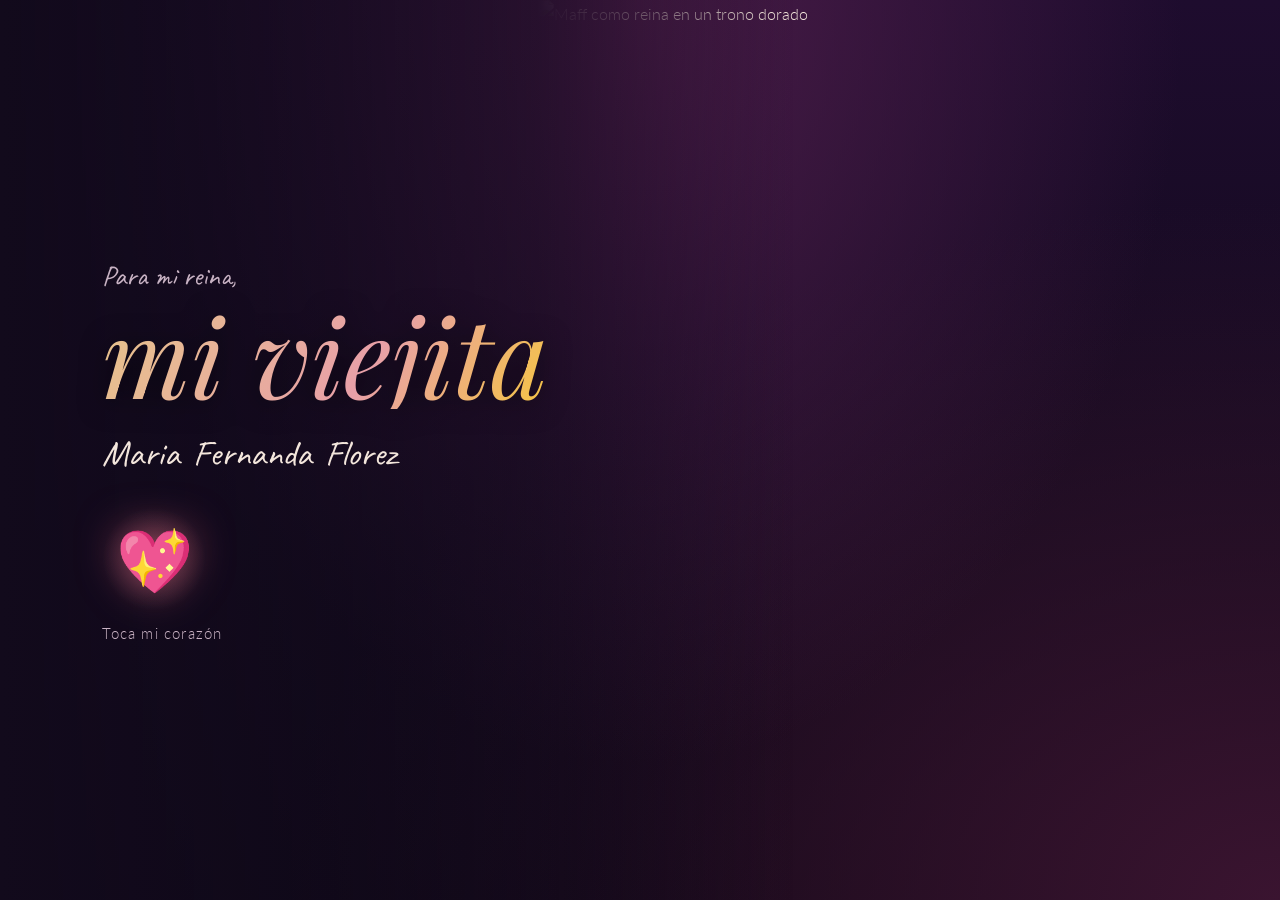
==== index.html @ 8d48969b "first commit" ====
<!DOCTYPE html>
<html lang="es">
<head>
    <meta charset="UTF-8">
    <meta name="viewport" content="width=device-width, initial-scale=1.0, viewport-fit=cover">
    <meta name="theme-color" content="#120a1c">
    <title>Para mi reina, Maria Fernanda 👑</title>
    <!-- Vista previa al mandar el link por WhatsApp.
         og:image debe ser la dirección COMPLETA cuando la página ya esté publicada,
         por ejemplo: https://tu-pagina.netlify.app/img/album/reina-p.jpg -->
    <meta property="og:title" content="Para mi reina 👑">
    <meta property="og:description" content="Toca mi corazón 💖">
    <meta property="og:image" content="img/album/reina-p.jpg">
    <link rel="preload" as="image" href="img/album/reina.jpg">
    <link rel="icon" href="data:image/svg+xml,<svg xmlns='http://www.w3.org/2000/svg' viewBox='0 0 100 100'><text y='.9em' font-size='90'>🌻</text></svg>">
    <link rel="preconnect" href="https://fonts.googleapis.com">
    <link rel="preconnect" href="https://fonts.gstatic.com" crossorigin>
    <link href="https://fonts.googleapis.com/css2?family=Playfair+Display:ital,wght@0,400;0,700;1,400&family=Caveat:wght@500;700&family=Lato:wght@300;400&display=swap" rel="stylesheet">
    <link rel="stylesheet" href="styles.css">
    <script src="recuerdos.js" defer></script>
    <script src="script.js" defer></script>
</head>
<body>

    <div class="bg"></div>
    <div class="lluvia" id="lluvia" aria-hidden="true"></div>
    <div class="chispas" id="chispas" aria-hidden="true"></div>

    <!-- ── PORTADA: ella en el trono ── -->
    <section class="portada" id="portada" data-rostro="rostro-portada">
        <img class="portada-foto" src="img/album/reina.jpg" alt="Maff como reina en un trono dorado" fetchpriority="high">
        <div class="portada-velo" aria-hidden="true"></div>
        <div class="portada-brillos" id="portadaBrillos" aria-hidden="true"></div>

        <div class="portada-contenido">
            <p class="portada-para">Para mi reina,</p>
            <h1 class="portada-titulo">mi viejita</h1>
            <div class="nombre" id="nombre" aria-label="Maria Fernanda Florez"></div>

            <button class="corazon" id="btnCorazon" aria-label="Abrir el álbum">
                <span class="corazon-icono">💖</span>
            </button>
            <p class="portada-pista">Toca mi corazón</p>
        </div>
    </section>

    <main class="album" id="album" hidden>

        <!-- ── LA CARTA SELLADA (primera foto) ── -->
        <section class="seccion seccion-sobre">
            <p class="eyebrow">Antes que nada</p>
            <h2 class="titulo">Esto es para ti</h2>

            <div class="sobre" id="sobre">
                <img class="sobre-foto" id="sobreFoto" alt="Nota escrita a mano: Te amo, M&E">
                <div class="tapa tapa-sup"></div>
                <div class="tapa tapa-inf"></div>
                <button class="sello" id="btnSello" aria-label="Abrir la carta">💌</button>
            </div>
            <p class="pista" id="pistaSobre">Toca el sello</p>
            <p class="sobre-mensaje" id="sobreMensaje"></p>
        </section>

        <!-- ── LO QUE QUIERO QUE SEPAS ── -->
        <section class="seccion seccion-frases" id="frases">
            <p class="eyebrow">Lo que quiero que sepas</p>
        </section>

        <!-- ── DESDE QUE EMPEZAMOS (se activa con INICIO en recuerdos.js) ── -->
        <section class="seccion seccion-dias" id="dias" hidden>
            <p class="eyebrow">Desde que empezamos</p>
            <h2 class="titulo">Te quiero desde hace</h2>
            <p class="dias-grande"><span id="diasNum">0</span> <small>días</small></p>
            <div class="dias-reloj">
                <div class="dias-unidad"><span id="horasNum">00</span><small>horas</small></div>
                <div class="dias-unidad"><span id="minNum">00</span><small>minutos</small></div>
                <div class="dias-unidad"><span id="segNum">00</span><small>segundos</small></div>
            </div>
            <p class="pista" id="diasDesde"></p>
        </section>

        <!-- ── LA PROTAGONISTA: su retrato fijo y las frases pasan encima ── -->
        <section class="interludio" aria-label="Mi reina" data-rostro="rostro-interludio">
            <div class="interludio-fondo">
                <img src="img/album/reina.jpg" alt="Maff como reina en un trono dorado" loading="lazy">
            </div>
            <div class="interludio-textos">
                <p class="interludio-frase revelar">Toda esta historia tiene una sola protagonista…</p>
                <p class="interludio-frase revelar">La dueña de mi corazón.</p>
                <p class="interludio-frase interludio-grande revelar">Mi reina 👑</p>
                <p class="interludio-frase interludio-nombre revelar">Maria Fernanda Florez<small>mi viejita, mi Ela, mi Maff</small></p>
            </div>
        </section>

        <!-- ── EL ÁLBUM ── -->
        <section class="seccion seccion-album">
            <p class="eyebrow">Nuestro álbum</p>
            <h2 class="titulo">Cada foto tiene algo<br>que decirte</h2>
            <p class="pista">Toca cada foto para voltearla</p>
            <button class="btn btn-pelicula" data-pelicula>Ver nuestra película 🎬</button>
            <div id="capitulos"></div>
        </section>

        <!-- ── EL FRASCO ── -->
        <section class="seccion seccion-frasco">
            <p class="eyebrow">Un frasco lleno de razones</p>
            <h2 class="titulo">¿Por qué te amo?</h2>
            <button class="frasco" id="btnFrasco" aria-label="Sacar una razón del frasco">
                <span class="frasco-tapa"></span>
                <span class="frasco-cuerpo">
                    <span class="frasco-corazones">💗💛💖<br>💕🌻💘<br>💗💖💛</span>
                </span>
            </button>
            <p class="pista">Tócalo las veces que quieras</p>
            <div class="nota-frasco" id="notaFrasco" aria-live="polite"></div>
        </section>

        <!-- ── VALES DE AMOR ── -->
        <section class="seccion seccion-vales">
            <p class="eyebrow">Vales de amor</p>
            <h2 class="titulo">Para cuando tú quieras</h2>
            <p class="pista">Toca el que quieras cobrar, hazle captura y mándamela 📸</p>
            <div class="vales" id="vales"></div>
        </section>

        <!-- ── FINAL: MI REINA ── -->
        <section class="seccion seccion-final" id="final">
            <span class="corona" aria-hidden="true">👑</span>
            <h2 class="titulo titulo-final">Mi reina</h2>
            <figure class="retrato retrato-reina revelar">
                <img id="reinaFoto" alt="Maff como reina en un trono dorado" loading="lazy">
            </figure>
            <p class="final-mensaje revelar" id="reinaMensaje"></p>

            <p class="eyebrow final-puente revelar">Y yo, tu rey, siempre a tu lado</p>
            <figure class="retrato retrato-pareja revelar">
                <img id="retratoFoto" alt="Los dos como rey y reina en un trono" loading="lazy">
            </figure>
            <p class="final-mensaje revelar" id="finalMensaje"></p>

            <p class="pregunta revelar">¿Vamos de a poco,<br>mi viejita?</p>
            <div class="respuesta" id="respuesta">
                <button class="btn btn-si" id="btnSi">Sí, de a poco 💕</button>
                <button class="btn btn-no" id="btnNo">No</button>
            </div>
            <p class="final-respuesta" id="finalRespuesta" aria-live="polite"></p>

            <button class="btn btn-pelicula btn-secundario" data-pelicula>Ver nuestra película otra vez 🎬</button>
            <a class="enlace-carta" href="carta.html">💌 Volver a leer mi carta</a>
            <p class="firma">Con todo mi amor,<br><span>tu viejito, Eryck</span></p>
        </section>
    </main>

    <!-- ── BOTONES FLOTANTES ── -->
    <a class="flotante flotante-musica" id="btnMusica" target="_blank" rel="noopener" hidden>🎶 <span>Nuestra canción</span></a>
    <div class="flotante flotante-contador" id="contador" hidden>💌 <span id="contadorNum">0</span></div>
    <div class="aviso-no" id="avisoNo" aria-live="polite"></div>

    <!-- ── LA PELÍCULA ── -->
    <div class="pelicula" id="pelicula" hidden role="dialog" aria-modal="true" aria-label="Nuestra película">
        <div class="pelicula-fondo" id="peliFondo"></div>
        <div class="pelicula-barra"><div class="pelicula-progreso" id="peliProgreso"></div></div>
        <p class="pelicula-cuenta" id="peliCuenta"></p>
        <button class="pelicula-cerrar" id="peliCerrar" aria-label="Cerrar">✕</button>
        <div class="pelicula-marco">
            <img class="pelicula-foto" id="peliFoto" alt="">
        </div>
        <div class="pelicula-texto">
            <p class="pelicula-nota" id="peliNota"></p>
            <p class="pelicula-mensaje" id="peliMensaje"></p>
        </div>
        <button class="pelicula-zona pelicula-atras" id="peliAtras" aria-label="Foto anterior"></button>
        <button class="pelicula-zona pelicula-adelante" id="peliAdelante" aria-label="Foto siguiente"></button>
        <button class="pelicula-pausa" id="peliPausa" aria-label="Pausar">❚❚</button>

        <!-- Créditos de entrada: ella es la protagonista -->
        <button class="pelicula-creditos" id="peliCreditos" hidden aria-label="Empezar la película">
            <span class="creditos-chico">Una historia protagonizada por</span>
            <span class="creditos-nombre">Maria Fernanda Florez</span>
            <span class="creditos-chico">👑 mi reina 👑</span>
        </button>
    </div>

    <!-- ── CELEBRACIÓN ── -->
    <div class="celebracion" id="celebracion" hidden>
        <div class="celebracion-tarjeta">
            <div class="medallon" aria-hidden="true">
                <span class="medallon-corona">👑</span>
                <img src="img/album/reina-medallon.jpg" alt="">
            </div>
            <p class="celebracion-titulo" id="celebracionTitulo"></p>
            <p class="celebracion-texto" id="celebracionTexto"></p>
            <button class="btn" id="celebracionCerrar">💕</button>
        </div>
    </div>

</body>
</html>
---- styles.css ----
:root {
    --fondo: #120a1c;
    --texto: #f3e6dc;
    --suave: #c9b3c4;
    --rosa: #e8a0a8;
    --rosa-fuerte: #d4607a;
    --oro: #e7c48a;
    --girasol: #f5c542;
    --papel: #fbf3e8;
    --papel-oscuro: #ecd9c3;
    --tinta: #4a2a3a;
    --sombra: rgba(0, 0, 0, .45);
    --seguro-abajo: env(safe-area-inset-bottom, 0px);
}

* { box-sizing: border-box; margin: 0; padding: 0; -webkit-tap-highlight-color: transparent; }

[hidden] { display: none !important; }

html {
    min-height: 100%;
    background: var(--fondo);
    scroll-behavior: smooth;
}

body {
    min-height: 100%;
    background: transparent;
    color: var(--texto);
    font-family: 'Lato', sans-serif;
    font-weight: 300;
    line-height: 1.7;
    overflow-x: hidden;
}

button { font: inherit; color: inherit; background: none; border: none; cursor: pointer; }
:focus:not(:focus-visible) { outline: none; }
:focus-visible { outline: 2px solid var(--oro); outline-offset: 3px; }

.bg {
    position: fixed;
    inset: 0;
    z-index: -2;
    background:
        radial-gradient(ellipse at 50% 0%, #4a1c48 0%, transparent 60%),
        radial-gradient(ellipse at 100% 100%, #3a1430 0%, transparent 55%),
        linear-gradient(180deg, #1e0c2e 0%, #120a1c 60%, #0b0612 100%);
}

/* ── Lluvia de emojis ──
   Va por ENCIMA de fotos y secciones (si va detrás, la portada y los retratos la tapan),
   pero debajo de los botones flotantes, la película y la celebración. No bloquea toques. */
.lluvia {
    position: fixed;
    inset: 0;
    z-index: 80;
    pointer-events: none;
    overflow: hidden;
}
.gota {
    position: absolute;
    top: -50px;
    opacity: .75;
    filter: drop-shadow(0 2px 4px rgba(0, 0, 0, .35));
    animation: caer linear infinite;
    will-change: transform;
}
/* Cuando su retrato llena la pantalla, la lluvia se desvanece alrededor de su cara */
.lluvia.rostro-portada,
.lluvia.rostro-interludio {
    -webkit-mask-image: radial-gradient(var(--rx, 30%) var(--ry, 17%) at var(--cx, 58%) var(--cy, 31%), transparent 60%, #000 100%);
    mask-image: radial-gradient(var(--rx, 30%) var(--ry, 17%) at var(--cx, 58%) var(--cy, 31%), transparent 60%, #000 100%);
}
@media (min-width: 900px) {
    .lluvia.rostro-portada { --rx: 14%; --ry: 24%; --cx: 72%; --cy: 31%; }
    .lluvia.rostro-interludio { --rx: 16%; --ry: 28%; --cx: 52%; --cy: 47%; }
}
@keyframes caer {
    0%   { transform: translate(0, 0) rotate(0deg); }
    50%  { transform: translate(var(--vaiven, 20px), 55vh) rotate(180deg); }
    100% { transform: translate(0, 112vh) rotate(360deg); }
}

/* ── Chispas al tocar ── */
.chispas {
    position: fixed;
    inset: 0;
    z-index: 200;
    pointer-events: none;
    overflow: hidden;
}
.chispa {
    position: absolute;
    font-size: 20px;
    animation: chispa 1.1s cubic-bezier(.2, .7, .3, 1) forwards;
}
@keyframes chispa {
    0%   { transform: translate(-50%, -50%) scale(.4); opacity: 1; }
    100% { transform: translate(calc(-50% + var(--dx)), calc(-50% + var(--dy))) scale(1.1) rotate(var(--giro)); opacity: 0; }
}

/* ── Portada ── */
.portada {
    position: relative;
    isolation: isolate;
    overflow: hidden;
    min-height: 100vh;
    min-height: 100dvh;
    display: flex;
    flex-direction: column;
    align-items: center;
    justify-content: flex-end;
    padding: 32px 16px calc(34px + var(--seguro-abajo));
    text-align: center;
    transition: opacity .9s ease, transform .9s ease;
}
.portada.salir { opacity: 0; transform: scale(.96); pointer-events: none; }

/* Ella en el trono: entra borrosa, se aclara y luego respira despacio */
.portada-foto {
    position: absolute;
    inset: 0;
    z-index: -3;
    width: 100%;
    height: 100%;
    object-fit: cover;
    object-position: 62% 8%;
    animation:
        retratoEntra 3s cubic-bezier(.2, .7, .2, 1) both,
        respirar 16s ease-in-out 3s infinite alternate;
}
@keyframes retratoEntra {
    from { opacity: 0; transform: scale(1.14); filter: blur(14px) brightness(.6); }
    to   { opacity: 1; transform: scale(1); filter: blur(0) brightness(1); }
}
@keyframes respirar {
    from { transform: scale(1); }
    to   { transform: scale(1.05); }
}
.portada-velo {
    position: absolute;
    inset: 0;
    z-index: -2;
    overflow: hidden;
    background: linear-gradient(180deg,
        rgba(18, 10, 28, .3) 0%,
        rgba(18, 10, 28, 0) 20%,
        rgba(18, 10, 28, .1) 40%,
        rgba(18, 10, 28, .8) 62%,
        var(--fondo) 100%);
}
/* Un destello dorado que cruza el retrato cada tanto */
.portada-velo::after {
    content: '';
    position: absolute;
    inset: 0;
    background: linear-gradient(115deg, transparent 38%, rgba(255, 226, 150, .32) 50%, transparent 62%);
    transform: translateX(-120%);
    animation: destello 9s ease 2.8s infinite;
}
@keyframes destello {
    0%       { transform: translateX(-120%); }
    20%, 100% { transform: translateX(120%); }
}
.portada-brillos {
    position: absolute;
    inset: 0;
    z-index: -1;
    pointer-events: none;
}
.brillo {
    position: absolute;
    opacity: 0;
    animation: titilar 3.2s ease-in-out infinite;
}
@keyframes titilar {
    0%, 100% { opacity: 0; transform: scale(.4) rotate(0deg); }
    50%      { opacity: 1; transform: scale(1.1) rotate(25deg); }
}
.portada-contenido {
    display: flex;
    flex-direction: column;
    align-items: center;
}
@keyframes flotar {
    50% { transform: translateY(-6px) rotate(-4deg); }
}

@media (min-width: 900px) {
    .portada {
        align-items: flex-start;
        justify-content: center;
        padding-left: 8vw;
        text-align: left;
    }
    .portada-foto {
        left: auto;
        width: 58%;
        object-position: center 12%;
        -webkit-mask-image: linear-gradient(90deg, transparent, #000 30%);
        mask-image: linear-gradient(90deg, transparent, #000 30%);
    }
    .portada-velo {
        background: linear-gradient(90deg, var(--fondo) 0%, rgba(18, 10, 28, .55) 42%, rgba(18, 10, 28, 0) 62%);
    }
    .portada-contenido { align-items: flex-start; max-width: 46%; }
    .portada .nombre { justify-content: flex-start; }
}
.portada-para {
    font-family: 'Caveat', cursive;
    font-size: 28px;
    color: var(--suave);
    animation: subir 1s ease .2s both;
}
.portada-titulo {
    font-family: 'Playfair Display', serif;
    font-style: italic;
    font-weight: 400;
    font-size: clamp(54px, 16vw, 110px);
    line-height: 1;
    background: linear-gradient(120deg, var(--oro), var(--rosa) 60%, var(--girasol));
    -webkit-background-clip: text;
    background-clip: text;
    color: transparent;
    filter: drop-shadow(0 3px 14px rgba(0, 0, 0, .55));
    animation: subir 1.2s ease .4s both;
}
.nombre {
    margin-top: 14px;
    font-family: 'Caveat', cursive;
    font-size: clamp(26px, 7vw, 36px);
    color: var(--texto);
    display: flex;
    flex-wrap: wrap;
    justify-content: center;
}
.nombre .letra {
    display: inline-block;
    opacity: 0;
    animation: letra .5s ease forwards;
}
.nombre .espacio { width: .35em; }
@keyframes letra {
    from { opacity: 0; transform: translateY(14px) scale(.8); }
    to   { opacity: 1; transform: translateY(0) scale(1); }
}
@keyframes subir {
    from { opacity: 0; transform: translateY(18px); }
    to   { opacity: 1; transform: translateY(0); }
}

.corazon {
    margin-top: 22px;
    width: 104px;
    height: 104px;
    border-radius: 50%;
    display: grid;
    place-items: center;
    background: radial-gradient(circle, rgba(232, 160, 168, .25), rgba(232, 160, 168, 0) 70%);
    animation: subir 1s ease 2.4s both;
}
.corazon-icono {
    font-size: 62px;
    display: block;
    animation: latido 1.3s ease-in-out infinite;
    filter: drop-shadow(0 0 22px rgba(232, 96, 122, .6));
}
.corazon:active .corazon-icono { transform: scale(.9); }
@keyframes latido {
    0%, 100% { transform: scale(1); }
    15%      { transform: scale(1.18); }
    30%      { transform: scale(1); }
    45%      { transform: scale(1.12); }
}
.portada-pista {
    margin-top: 10px;
    color: var(--suave);
    font-size: 15px;
    letter-spacing: .08em;
    animation: subir 1s ease 2.8s both;
}

/* ── Secciones ── */
.album { animation: aparecer 1s ease both; }
@keyframes aparecer { from { opacity: 0; } to { opacity: 1; } }

.seccion {
    max-width: 1040px;
    margin: 0 auto;
    padding: 72px 16px;
    text-align: center;
}
.eyebrow {
    font-family: 'Caveat', cursive;
    font-size: 24px;
    color: var(--girasol);
    margin-bottom: 4px;
}
.titulo {
    font-family: 'Playfair Display', serif;
    font-style: italic;
    font-weight: 400;
    font-size: clamp(30px, 8vw, 46px);
    line-height: 1.2;
    color: var(--texto);
}
.pista {
    margin-top: 12px;
    font-size: 14px;
    color: var(--suave);
    letter-spacing: .05em;
}

/* ── Botones ── */
.btn {
    display: inline-block;
    padding: 14px 28px;
    border-radius: 999px;
    background: linear-gradient(135deg, var(--rosa-fuerte), var(--rosa));
    color: #2a0f1e;
    font-size: 16px;
    font-weight: 400;
    text-decoration: none;
    box-shadow: 0 10px 30px var(--sombra);
    transition: transform .2s ease;
}
.btn:active { transform: scale(.96); }
.btn-secundario {
    background: transparent;
    color: var(--oro);
    border: 1px solid var(--oro);
    box-shadow: none;
}
.btn-pelicula { margin-top: 22px; }

/* ── La carta sellada ── */
.sobre {
    position: relative;
    width: min(280px, 74vw);
    aspect-ratio: 737 / 1600;
    margin: 36px auto 0;
    perspective: 1400px;
    border-radius: 6px;
    box-shadow: 0 24px 50px var(--sombra);
}
.sobre-foto {
    position: absolute;
    inset: 0;
    width: 100%;
    height: 100%;
    object-fit: cover;
    border-radius: 6px;
}
.tapa {
    position: absolute;
    left: 0;
    right: 0;
    height: 50%;
    background:
        repeating-linear-gradient(0deg, transparent 0 26px, rgba(74, 42, 58, .06) 26px 27px),
        linear-gradient(160deg, var(--papel), var(--papel-oscuro));
    backface-visibility: hidden;
    transition: transform 1.2s cubic-bezier(.6, .05, .3, 1), opacity 1.2s ease;
}
.tapa-sup {
    top: 0;
    transform-origin: top center;
    border-radius: 6px 6px 0 0;
    border-bottom: 1px solid rgba(74, 42, 58, .15);
}
.tapa-inf {
    bottom: 0;
    transform-origin: bottom center;
    border-radius: 0 0 6px 6px;
}
.sobre.abierto .tapa-sup { transform: rotateX(-180deg); opacity: 0; }
.sobre.abierto .tapa-inf { transform: rotateX(180deg); opacity: 0; transition-delay: .15s; }

.sello {
    position: absolute;
    top: 50%;
    left: 50%;
    width: 76px;
    height: 76px;
    border-radius: 50%;
    transform: translate(-50%, -50%);
    background: radial-gradient(circle at 35% 30%, #e0607a, #9e2a45 70%);
    box-shadow: 0 8px 20px rgba(0, 0, 0, .35), inset 0 -4px 8px rgba(0, 0, 0, .25);
    font-size: 34px;
    z-index: 2;
    animation: pulso 2s ease-in-out infinite;
    transition: transform .5s ease, opacity .5s ease;
}
@keyframes pulso {
    0%, 100% { box-shadow: 0 8px 20px rgba(0, 0, 0, .35), 0 0 0 0 rgba(224, 96, 122, .5); }
    50%      { box-shadow: 0 8px 20px rgba(0, 0, 0, .35), 0 0 0 16px rgba(224, 96, 122, 0); }
}
.sobre.abierto .sello {
    transform: translate(-50%, -50%) scale(0) rotate(90deg);
    opacity: 0;
    pointer-events: none;
}
.sobre-mensaje {
    max-width: 420px;
    margin: 26px auto 0;
    font-family: 'Playfair Display', serif;
    font-style: italic;
    font-size: 20px;
    color: var(--rosa);
    min-height: 1.6em;
}

/* ── Frases ── */
.frase {
    max-width: 640px;
    margin: 0 auto;
    padding: 40px 0;
    font-family: 'Playfair Display', serif;
    font-style: italic;
    font-size: clamp(25px, 6.6vw, 38px);
    line-height: 1.35;
    color: var(--texto);
    min-height: 3.2em;
}
.frase-bloque:nth-of-type(even) .frase { color: var(--oro); }
.frase.escribiendo::after {
    content: '|';
    margin-left: 2px;
    color: var(--rosa);
    animation: cursor .8s step-end infinite;
}
@keyframes cursor { 50% { opacity: 0; } }
.frase-adorno {
    display: block;
    font-size: 24px;
    margin-bottom: 8px;
    font-style: normal;
}

/* ── La protagonista: retrato fijo, frases que pasan encima ── */
.interludio { position: relative; }
.interludio-fondo {
    position: sticky;
    top: 0;
    height: 100vh;
    height: 100dvh;
    overflow: hidden;
}
.interludio-fondo img {
    width: 100%;
    height: 100%;
    object-fit: cover;
    object-position: 62% 8%;
    animation: respirar 16s ease-in-out infinite alternate;
}
.interludio-fondo::after {
    content: '';
    position: absolute;
    inset: 0;
    background:
        linear-gradient(180deg, var(--fondo) 0%, rgba(18, 10, 28, 0) 18%, rgba(18, 10, 28, 0) 50%, rgba(18, 10, 28, .85) 82%, var(--fondo) 100%);
}
.interludio-textos {
    position: relative;
    margin-top: -100vh;
    margin-top: -100dvh;
    padding-bottom: 20vh;
}
.interludio-frase {
    min-height: 85vh;
    display: flex;
    flex-direction: column;
    align-items: center;
    justify-content: flex-end;
    padding: 0 20px 14vh;
    text-align: center;
    font-family: 'Playfair Display', serif;
    font-style: italic;
    font-size: clamp(26px, 7vw, 42px);
    line-height: 1.3;
    color: #fff;
    text-shadow: 0 2px 18px rgba(0, 0, 0, .85), 0 0 2px rgba(0, 0, 0, .6);
}
.interludio-grande {
    font-size: clamp(64px, 19vw, 120px);
    line-height: 1;
    color: var(--girasol);
}
.interludio-nombre {
    font-family: 'Caveat', cursive;
    font-style: normal;
    font-size: clamp(40px, 11vw, 64px);
    color: var(--oro);
}
.interludio-nombre small {
    display: block;
    margin-top: 6px;
    font-family: 'Lato', sans-serif;
    font-size: 16px;
    letter-spacing: .1em;
    color: #fff;
}

/* ── Capítulos y polaroids ── */
.capitulo { margin-top: 80px; }
.capitulo-titulo {
    font-family: 'Playfair Display', serif;
    font-style: italic;
    font-size: clamp(24px, 6vw, 32px);
    font-weight: 400;
    line-height: 1.25;
    color: var(--oro);
}
.capitulo-num {
    font-style: normal;
    display: block;
    font-family: 'Caveat', cursive;
    font-size: 20px;
    color: var(--suave);
    margin-bottom: 2px;
}

.mural {
    display: grid;
    grid-template-columns: repeat(2, 1fr);
    gap: 26px 16px;
    margin-top: 32px;
}
@media (min-width: 700px)  { .mural { grid-template-columns: repeat(3, 1fr); gap: 34px 26px; } }
@media (min-width: 1000px) { .mural { grid-template-columns: repeat(4, 1fr); } }

.poli {
    position: relative;
    aspect-ratio: 4 / 5.3;
    perspective: 1200px;
    cursor: pointer;
    opacity: 0;
    transform: translateY(36px) rotate(var(--giro, 0deg)) scale(.94);
    transition: opacity .8s ease, transform .8s cubic-bezier(.2, .8, .3, 1);
}
.poli.visible {
    opacity: 1;
    transform: rotate(var(--giro, 0deg));
}
.poli-interior {
    position: absolute;
    inset: 0;
    transform-style: preserve-3d;
    transition: transform .8s cubic-bezier(.3, .1, .2, 1);
}
.poli.volteada .poli-interior { transform: rotateY(180deg); }

.cara, .dorso {
    position: absolute;
    inset: 0;
    border-radius: 4px;
    backface-visibility: hidden;
    -webkit-backface-visibility: hidden;
    box-shadow: 0 14px 30px rgba(0, 0, 0, .45);
}
.cara {
    background: var(--papel);
    padding: 8px 8px 0;
    display: flex;
    flex-direction: column;
}
.cara img {
    width: 100%;
    flex: 1;
    min-height: 0;
    object-fit: cover;
    border-radius: 2px;
    background: #2a1a2a;
}
.cara-nota {
    font-family: 'Caveat', cursive;
    font-weight: 700;
    font-size: clamp(16px, 4.4vw, 22px);
    color: var(--tinta);
    line-height: 1.2;
    padding: 7px 2px 9px;
    white-space: nowrap;
    overflow: hidden;
    text-overflow: ellipsis;
}
/* La cinta que la sostiene */
.poli::before {
    content: '';
    position: absolute;
    top: -9px;
    left: 50%;
    width: 64px;
    height: 20px;
    transform: translateX(-50%) rotate(-3deg);
    background: rgba(245, 197, 66, .55);
    z-index: 3;
    box-shadow: 0 2px 4px rgba(0, 0, 0, .15);
}
.poli:nth-child(3n)::before { background: rgba(232, 160, 168, .6); transform: translateX(-50%) rotate(4deg); }
.poli:nth-child(4n)::before { background: rgba(201, 179, 196, .55); }

.dorso {
    transform: rotateY(180deg);
    background:
        radial-gradient(circle at 20% 15%, rgba(245, 197, 66, .18), transparent 40%),
        linear-gradient(160deg, var(--papel), var(--papel-oscuro));
    display: flex;
    flex-direction: column;
    align-items: center;
    justify-content: center;
    gap: 10px;
    padding: 14px 12px;
    color: var(--tinta);
}
.dorso-corazon { font-size: 22px; }
.dorso-mensaje {
    font-family: 'Caveat', cursive;
    font-weight: 500;
    font-size: clamp(17px, 4.6vw, 22px);
    line-height: 1.2;
}
.dorso-ver {
    margin-top: 4px;
    padding: 6px 14px;
    border-radius: 999px;
    border: 1px solid rgba(74, 42, 58, .35);
    font-size: 13px;
    color: var(--tinta);
}

/* ── El frasco ── */
.frasco {
    position: relative;
    display: block;
    margin: 36px auto 0;
    width: 150px;
    transition: transform .2s ease;
}
.frasco-tapa {
    display: block;
    width: 96px;
    height: 22px;
    margin: 0 auto;
    border-radius: 6px 6px 3px 3px;
    background: linear-gradient(180deg, #f0d39a, #b8914e);
    box-shadow: inset 0 -3px 0 rgba(0, 0, 0, .2);
}
.frasco-cuerpo {
    display: grid;
    place-items: center;
    width: 150px;
    height: 170px;
    margin-top: -2px;
    border-radius: 26px 26px 38px 38px;
    border: 2px solid rgba(255, 255, 255, .35);
    background:
        linear-gradient(100deg, rgba(255, 255, 255, .18) 0 12%, transparent 13% 100%),
        rgba(255, 255, 255, .07);
    box-shadow: inset 0 0 30px rgba(255, 255, 255, .08), 0 18px 40px var(--sombra);
}
.frasco-corazones {
    font-size: 26px;
    line-height: 1.5;
    letter-spacing: 2px;
}
.frasco.sacudir { animation: sacudir .5s ease; }
@keyframes sacudir {
    0%, 100% { transform: rotate(0); }
    20%      { transform: rotate(-9deg); }
    40%      { transform: rotate(8deg); }
    60%      { transform: rotate(-5deg); }
    80%      { transform: rotate(3deg); }
}
.nota-frasco {
    min-height: 120px;
    margin-top: 26px;
    display: flex;
    justify-content: center;
}
.papelito {
    max-width: 320px;
    padding: 18px 22px;
    background: linear-gradient(160deg, var(--papel), var(--papel-oscuro));
    color: var(--tinta);
    font-family: 'Caveat', cursive;
    font-size: 26px;
    line-height: 1.2;
    border-radius: 3px;
    box-shadow: 0 14px 30px rgba(0, 0, 0, .4);
    transform: rotate(var(--giro, -2deg));
    animation: papelito .6s cubic-bezier(.2, 1.3, .4, 1) both;
}
@keyframes papelito {
    from { opacity: 0; transform: translateY(-40px) scale(.6) rotate(-14deg); }
    to   { opacity: 1; transform: translateY(0) scale(1) rotate(var(--giro, -2deg)); }
}

/* ── Desde que empezamos ── */
.dias-grande {
    margin-top: 18px;
    font-family: 'Playfair Display', serif;
    font-size: clamp(60px, 18vw, 104px);
    line-height: 1;
    font-variant-numeric: tabular-nums;
    background: linear-gradient(120deg, var(--oro), var(--rosa) 60%, var(--girasol));
    -webkit-background-clip: text;
    background-clip: text;
    color: transparent;
}
.dias-grande small {
    font-family: 'Caveat', cursive;
    font-size: .38em;
}
.dias-reloj {
    display: grid;
    grid-template-columns: repeat(3, 1fr);
    gap: 10px;
    max-width: 420px;
    margin: 24px auto 0;
}
.dias-unidad {
    padding: 14px 4px 10px;
    border-radius: 14px;
    background: rgba(255, 255, 255, .06);
    border: 1px solid rgba(231, 196, 138, .25);
}
.dias-unidad span {
    display: block;
    font-family: 'Playfair Display', serif;
    font-size: 30px;
    line-height: 1.1;
    color: var(--oro);
    font-variant-numeric: tabular-nums;
}
.dias-unidad small {
    font-size: 12px;
    color: var(--suave);
    letter-spacing: .08em;
    text-transform: uppercase;
}

/* ── Vales de amor ── */
.vales {
    display: grid;
    grid-template-columns: 1fr;
    gap: 16px;
    max-width: 780px;
    margin: 32px auto 0;
}
@media (min-width: 700px) { .vales { grid-template-columns: repeat(2, 1fr); } }

.vale {
    position: relative;
    display: flex;
    min-height: 108px;
    text-align: left;
    border-radius: 12px;
    overflow: hidden;
    background:
        radial-gradient(circle at 90% 10%, rgba(245, 197, 66, .2), transparent 45%),
        linear-gradient(160deg, var(--papel), var(--papel-oscuro));
    color: var(--tinta);
    box-shadow: 0 12px 28px rgba(0, 0, 0, .4);
}
.vale.visible:active { transform: scale(.98); }
/* Los huequitos del talón */
.vale::before,
.vale::after {
    content: '';
    position: absolute;
    left: 70px;
    width: 18px;
    height: 18px;
    border-radius: 50%;
    background: #1a0c26;
}
.vale::before { top: -9px; }
.vale::after { bottom: -9px; }
.vale-talon {
    flex: 0 0 79px;
    display: grid;
    place-items: center;
    font-size: 34px;
    background: rgba(245, 197, 66, .22);
    border-right: 2px dashed rgba(74, 42, 58, .3);
}
.vale-cuerpo {
    display: flex;
    flex-direction: column;
    justify-content: center;
    gap: 2px;
    padding: 14px 16px;
    min-width: 0;
}
.vale-por {
    font-family: 'Caveat', cursive;
    font-size: 19px;
    line-height: 1;
    color: var(--rosa-fuerte);
}
.vale-titulo {
    font-family: 'Playfair Display', serif;
    font-size: 19px;
    line-height: 1.2;
}
.vale-texto {
    font-size: 14px;
    line-height: 1.4;
    opacity: .8;
}
.vale-captura {
    display: none;
    margin-top: 4px;
    font-size: 13px;
    font-weight: 400;
    color: var(--rosa-fuerte);
}
.vale.cobrado .vale-captura { display: block; }
.vale-sello {
    position: absolute;
    right: 12px;
    top: 14px;
    padding: 2px 10px;
    border: 3px double var(--rosa-fuerte);
    border-radius: 6px;
    font-family: 'Caveat', cursive;
    font-weight: 700;
    font-size: 20px;
    color: var(--rosa-fuerte);
    opacity: 0;
    transform: rotate(-12deg) scale(2.4);
    pointer-events: none;
}
.vale.cobrado .vale-sello {
    animation: sellar .45s cubic-bezier(.3, 1.6, .5, 1) forwards;
}
@keyframes sellar {
    to { opacity: .9; transform: rotate(-12deg) scale(1); }
}

/* ── Final ── */
.seccion-final { padding-bottom: 140px; }
.corona {
    display: block;
    font-size: 56px;
    opacity: 0;
    transform: translateY(-80px) rotate(-20deg);
}
.seccion-final.visible .corona { animation: corona 1.4s cubic-bezier(.3, 1.5, .5, 1) forwards; }
@keyframes corona {
    0%   { opacity: 0; transform: translateY(-80px) rotate(-20deg); }
    100% { opacity: 1; transform: translateY(0) rotate(0); }
}
.titulo-final {
    font-size: clamp(42px, 12vw, 70px);
    background: linear-gradient(120deg, var(--oro), var(--girasol), var(--oro));
    -webkit-background-clip: text;
    background-clip: text;
    color: transparent;
}
.retrato {
    width: min(420px, 100%);
    margin: 32px auto 0;
    padding: 10px;
    border-radius: 14px;
    background: linear-gradient(135deg, #f0d39a, #8a6a2e, #f0d39a, #b8914e);
    animation: brillo 3s ease-in-out infinite;
}
.retrato-reina { width: min(520px, 100%); }
.retrato-pareja { width: min(360px, 92%); }
.retrato img {
    display: block;
    width: 100%;
    height: auto;
    border-radius: 8px;
}
@keyframes brillo {
    0%, 100% { box-shadow: 0 0 24px rgba(231, 196, 138, .25), 0 20px 50px var(--sombra); }
    50%      { box-shadow: 0 0 60px rgba(231, 196, 138, .55), 0 20px 50px var(--sombra); }
}
.final-mensaje {
    max-width: 520px;
    margin: 30px auto 0;
    font-family: 'Playfair Display', serif;
    font-style: italic;
    font-size: clamp(22px, 6vw, 30px);
    line-height: 1.35;
    color: var(--texto);
    min-height: 2.8em;
}
.pregunta {
    margin-top: 56px;
    font-family: 'Caveat', cursive;
    font-size: clamp(34px, 9vw, 46px);
    line-height: 1.1;
    color: var(--rosa);
}
.respuesta {
    display: flex;
    flex-wrap: wrap;
    justify-content: center;
    gap: 14px;
    margin-top: 24px;
}
.btn-no {
    background: transparent;
    color: var(--suave);
    border: 1px solid rgba(201, 179, 196, .4);
    box-shadow: none;
    transition: left .3s ease, top .3s ease, transform .2s ease;
}
.btn-no.fijo { position: fixed; z-index: 150; margin: 0; }
.final-respuesta {
    max-width: 420px;
    margin: 20px auto 0;
    min-height: 1.6em;
    font-family: 'Playfair Display', serif;
    font-style: italic;
    font-size: 19px;
    color: var(--oro);
}
.final-puente { margin-top: 72px; font-size: 28px; }
.seccion-final .btn-secundario { margin-top: 48px; }
.enlace-carta {
    display: block;
    margin-top: 22px;
    color: var(--suave);
    font-size: 15px;
    text-decoration: none;
    border-bottom: 1px solid transparent;
}
.enlace-carta:hover { color: var(--rosa); }
.firma {
    margin-top: 48px;
    font-family: 'Playfair Display', serif;
    font-style: italic;
    color: var(--suave);
}
.firma span {
    display: inline-block;
    margin-top: 4px;
    font-family: 'Caveat', cursive;
    font-style: normal;
    font-size: 30px;
    color: var(--oro);
}

/* ── Flotantes ── */
.flotante {
    position: fixed;
    bottom: calc(16px + var(--seguro-abajo));
    z-index: 90;
    display: flex;
    align-items: center;
    gap: 6px;
    padding: 10px 16px;
    border-radius: 999px;
    background: rgba(30, 12, 46, .82);
    border: 1px solid rgba(231, 196, 138, .35);
    backdrop-filter: blur(8px);
    -webkit-backdrop-filter: blur(8px);
    color: var(--texto);
    font-size: 14px;
    text-decoration: none;
    box-shadow: 0 8px 24px var(--sombra);
    animation: subir .6s ease both;
}
.flotante-musica { left: 16px; }
.flotante-contador { right: 16px; }
.flotante-contador.latir { animation: latidoChico .5s ease; }
@keyframes latidoChico { 50% { transform: scale(1.15); } }

.aviso-no {
    position: fixed;
    left: 16px;
    right: 16px;
    bottom: calc(72px + var(--seguro-abajo));
    z-index: 95;
    text-align: center;
    font-family: 'Caveat', cursive;
    font-size: 24px;
    color: var(--rosa);
    opacity: 0;
    transition: opacity .4s ease;
    pointer-events: none;
}
.aviso-no.visible { opacity: 1; }

/* ── La película ── */
.pelicula {
    position: fixed;
    inset: 0;
    z-index: 120;
    background: #000;
    overflow: hidden;
    animation: aparecer .4s ease;
}
.pelicula-fondo {
    position: absolute;
    inset: -40px;
    background-size: cover;
    background-position: center;
    filter: blur(28px) brightness(.45) saturate(1.2);
    transition: background-image .6s ease;
}
.pelicula-marco {
    position: absolute;
    inset: 0;
    display: grid;
    place-items: center;
    overflow: hidden;
}
.pelicula-foto {
    max-width: 100%;
    max-height: 100%;
    object-fit: contain;
    opacity: 0;
}
/* La aparición nunca se pausa; solo el zoom lento */
.pelicula-foto.entra {
    animation:
        aparecerFoto .6s ease forwards,
        kenburns var(--dur, 5s) ease-out forwards;
}
.pelicula.pausada .pelicula-foto.entra { animation-play-state: running, paused; }
@keyframes aparecerFoto { to { opacity: 1; } }
@keyframes kenburns {
    from { transform: scale(1.06); }
    to   { transform: scale(1); }
}
.pelicula-barra {
    position: absolute;
    top: calc(12px + env(safe-area-inset-top, 0px));
    left: 16px;
    right: 16px;
    height: 3px;
    border-radius: 3px;
    background: rgba(255, 255, 255, .25);
    z-index: 3;
    overflow: hidden;
}
.pelicula-progreso {
    height: 100%;
    width: 0;
    background: linear-gradient(90deg, var(--rosa), var(--girasol));
}
.pelicula-cuenta {
    position: absolute;
    top: calc(24px + env(safe-area-inset-top, 0px));
    left: 16px;
    z-index: 3;
    font-size: 13px;
    color: rgba(255, 255, 255, .7);
}
.pelicula-cerrar {
    position: absolute;
    top: calc(22px + env(safe-area-inset-top, 0px));
    right: 12px;
    z-index: 4;
    width: 44px;
    height: 44px;
    border-radius: 50%;
    font-size: 20px;
    color: #fff;
    background: rgba(0, 0, 0, .3);
}
.pelicula-texto {
    position: absolute;
    left: 0;
    right: 0;
    bottom: 0;
    z-index: 2;
    padding: 70px 20px calc(80px + var(--seguro-abajo));
    text-align: center;
    background: linear-gradient(0deg, rgba(0, 0, 0, .85), transparent);
    pointer-events: none;
}
.pelicula-nota {
    font-family: 'Caveat', cursive;
    font-size: 32px;
    line-height: 1.1;
    color: var(--girasol);
}
.pelicula-mensaje {
    max-width: 520px;
    margin: 8px auto 0;
    font-family: 'Playfair Display', serif;
    font-style: italic;
    font-size: 18px;
    line-height: 1.4;
    color: #fff;
}
.pelicula-texto.entra p { animation: subir .8s ease both; }
.pelicula-texto.entra p + p { animation-delay: .25s; }
.pelicula-zona {
    position: absolute;
    top: 70px;
    bottom: 70px;
    z-index: 1;
}
.pelicula-atras { left: 0; width: 32%; }
.pelicula-adelante { right: 0; width: 68%; }
.pelicula-pausa {
    position: absolute;
    bottom: calc(20px + var(--seguro-abajo));
    left: 50%;
    transform: translateX(-50%);
    z-index: 4;
    width: 48px;
    height: 48px;
    border-radius: 50%;
    background: rgba(255, 255, 255, .15);
    color: #fff;
    font-size: 15px;
    letter-spacing: -2px;
}

.pelicula-creditos {
    position: absolute;
    inset: 0;
    z-index: 5;
    display: flex;
    flex-direction: column;
    align-items: center;
    justify-content: flex-end;
    gap: 8px;
    padding: 0 20px calc(18vh + var(--seguro-abajo));
    text-align: center;
    color: #fff;
    background:
        linear-gradient(180deg, rgba(0, 0, 0, .1) 30%, rgba(0, 0, 0, .9) 85%),
        url("img/album/reina.jpg") 62% 8% / cover no-repeat;
    animation: creditos 4.2s ease both;
}
.creditos-chico {
    font-size: 14px;
    letter-spacing: .25em;
    text-transform: uppercase;
    color: rgba(255, 255, 255, .8);
    animation: subir 1s ease .5s both;
}
.creditos-nombre {
    font-family: 'Playfair Display', serif;
    font-style: italic;
    font-size: clamp(36px, 10vw, 60px);
    line-height: 1.1;
    background: linear-gradient(120deg, var(--oro), var(--girasol), var(--oro));
    -webkit-background-clip: text;
    background-clip: text;
    color: transparent;
    animation: subir 1.2s ease 1s both;
}
.creditos-chico:last-child { animation-delay: 1.6s; }
@keyframes creditos {
    0%   { opacity: 0; }
    12%  { opacity: 1; }
    85%  { opacity: 1; }
    100% { opacity: 0; }
}
.pelicula-cerrar { z-index: 6; }

/* ── Celebración ── */
.celebracion {
    position: fixed;
    inset: 0;
    z-index: 160;
    display: grid;
    place-items: center;
    padding: 16px;
    background: rgba(18, 10, 28, .7);
    backdrop-filter: blur(4px);
    -webkit-backdrop-filter: blur(4px);
    animation: aparecer .4s ease;
}
.celebracion-tarjeta {
    max-width: 380px;
    padding: 32px 24px;
    border-radius: 20px;
    text-align: center;
    background: linear-gradient(160deg, var(--papel), var(--papel-oscuro));
    color: var(--tinta);
    box-shadow: 0 30px 60px rgba(0, 0, 0, .5);
    animation: papelito .7s cubic-bezier(.2, 1.3, .4, 1) both;
    --giro: 0deg;
}
.medallon {
    position: relative;
    width: 116px;
    height: 116px;
    margin: 18px auto 0;
    animation: flotar 3s ease-in-out infinite;
}
.medallon img {
    width: 100%;
    height: 100%;
    border-radius: 50%;
    object-fit: cover;
    border: 4px solid var(--oro);
    box-shadow: 0 0 0 5px rgba(231, 196, 138, .3), 0 10px 30px rgba(184, 145, 78, .55);
}
.medallon-corona {
    position: absolute;
    top: -30px;
    left: 50%;
    z-index: 1;
    transform: translateX(-50%) rotate(-10deg);
    font-size: 38px;
    filter: drop-shadow(0 4px 6px rgba(0, 0, 0, .3));
}
.celebracion-titulo {
    margin-top: 8px;
    font-family: 'Caveat', cursive;
    font-size: 36px;
    line-height: 1.1;
    color: var(--rosa-fuerte);
}
.celebracion-texto {
    margin: 12px 0 22px;
    font-family: 'Playfair Display', serif;
    font-style: italic;
    font-size: 18px;
    line-height: 1.45;
}

/* ── Aparecer al bajar ── */
.revelar {
    opacity: 0;
    transform: translateY(26px);
    transition: opacity 1s ease, transform 1s ease;
}
.revelar.visible { opacity: 1; transform: translateY(0); }

@media (prefers-reduced-motion: reduce) {
    html { scroll-behavior: auto; }
    .gota, .chispa { display: none; }
    .corazon-icono, .sello, .retrato, .medallon, .portada-velo::after, .interludio-fondo img { animation: none; }
    .portada-foto { animation: none; }
    .brillo { display: none; }
    .revelar, .poli { opacity: 1; transform: rotate(var(--giro, 0deg)); transition: none; }
    .revelar { transform: none; }
    .corona { opacity: 1; transform: none; }
    .pelicula-foto.entra { animation: none; opacity: 1; }
}
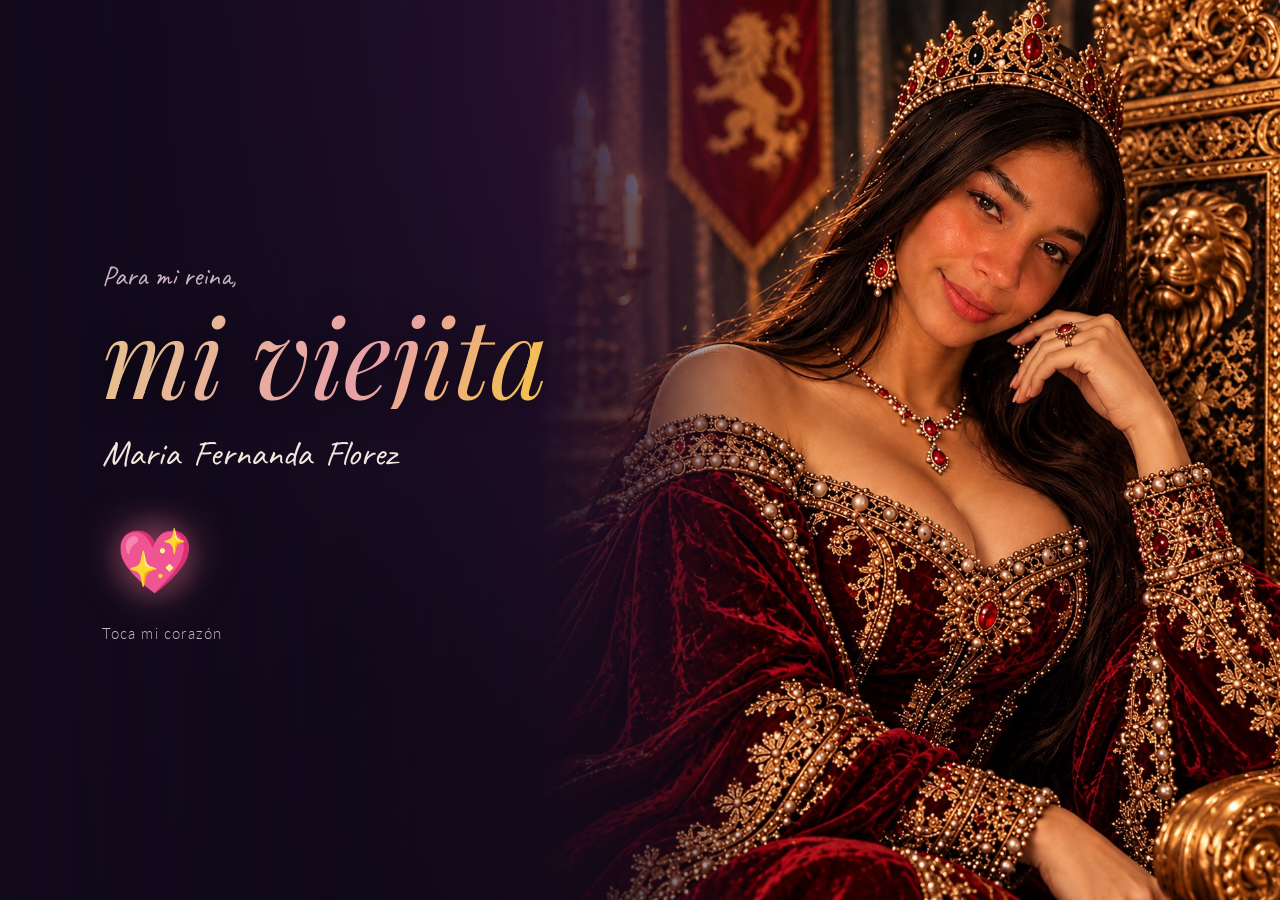
==== commit e5f0dcef: "Quitar fotos repetidas y archivos innecesarios - Una sola versión por foto: se borran las 56 copias " ====
--- a/index.html
+++ b/index.html
@@ -7,10 +7,10 @@
     <title>Para mi reina, Maria Fernanda 👑</title>
     <!-- Vista previa al mandar el link por WhatsApp.
          og:image debe ser la dirección COMPLETA cuando la página ya esté publicada,
-         por ejemplo: https://tu-pagina.netlify.app/img/album/reina-p.jpg -->
+         por ejemplo: https://tu-pagina.netlify.app/img/album/reina-medallon.jpg -->
     <meta property="og:title" content="Para mi reina 👑">
     <meta property="og:description" content="Toca mi corazón 💖">
-    <meta property="og:image" content="img/album/reina-p.jpg">
+    <meta property="og:image" content="img/album/reina-medallon.jpg">
     <link rel="preload" as="image" href="img/album/reina.jpg">
     <link rel="icon" href="data:image/svg+xml,<svg xmlns='http://www.w3.org/2000/svg' viewBox='0 0 100 100'><text y='.9em' font-size='90'>🌻</text></svg>">
     <link rel="preconnect" href="https://fonts.googleapis.com">
